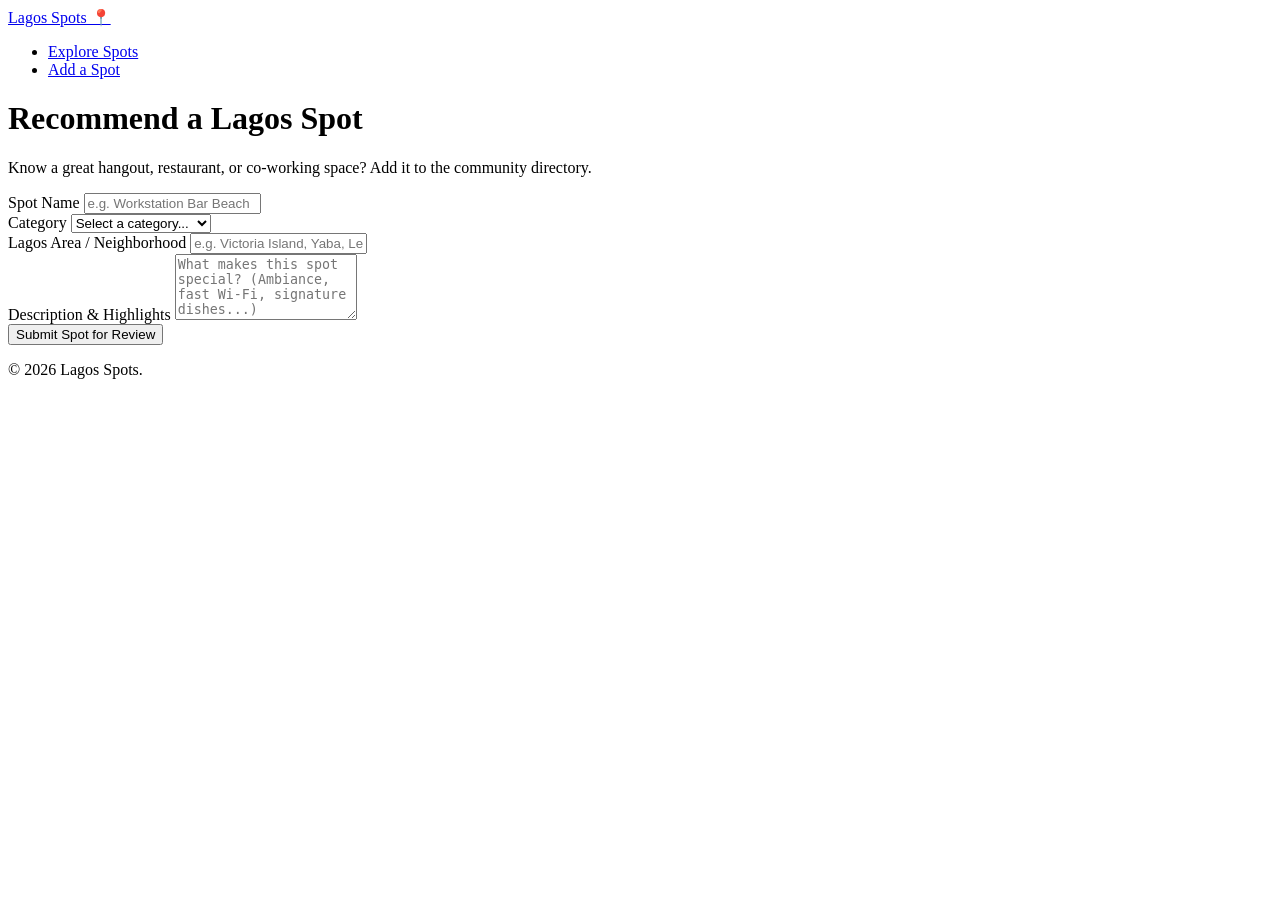
==== submit.html @ d0b40648 "feat: enhance index page with additional content and add submit form for new spots" ====
<!DOCTYPE html>
<html lang='en'>

<head>
    <meta charset='UTF-8'>
    <meta name='viewport' content='width=device-width, initial-scale=1.0'>
    <title>Add a New Spot — Lagos Spots</title>
</head>

<body>
    <header>
        <a href='index.html'>Lagos Spots 📍</a>
        <nav>
            <ul>
                <li><a href='index.html'>Explore Spots</a></li>
                <li><a href='submit.html' aria-current='page'>Add a Spot</a></li>
            </ul>
        </nav>
    </header>

    <main>
        <h1>Recommend a Lagos Spot</h1>
        <p>Know a great hangout, restaurant, or co-working space? Add it to the community directory.</p>

        <form action='#' method='POST' id='add-spot-form'>
            <div class='form-group'>
                <label for='spot-name'>Spot Name</label>
                <input type='text' id='spot-name' name='spotName' placeholder='e.g. Workstation Bar Beach' required
                    minlength='3'>
            </div>

            <div class='form-group'>
                <label for='spot-category'>Category</label>
                <select id='spot-category' name='category' required>
                    <option value=''>Select a category...</option>
                    <option value='food'>Food & Dining</option>
                    <option value='study'>Co-working & Study</option>
                    <option value='nightlife'>Nightlife & Drinks</option>
                    <option value='events'>Arts & Events</option>
                </select>
            </div>

            <div class='form-group'>
                <label for='spot-area'>Lagos Area / Neighborhood</label>
                <input type='text' id='spot-area' name='area' placeholder='e.g. Victoria Island, Yaba, Lekki Phase 1'
                    required>
            </div>

            <div class='form-group'>
                <label for='spot-description'>Description & Highlights</label>
                <textarea id='spot-description' name='description' rows='4'
                    placeholder='What makes this spot special? (Ambiance, fast Wi-Fi, signature dishes...)' required
                    minlength='15'></textarea>
            </div>

            <button type='submit'>Submit Spot for Review</button>
        </form>
    </main>

    <footer>
        <p>&copy; 2026 Lagos Spots.</p>
    </footer>
</body>

</html>
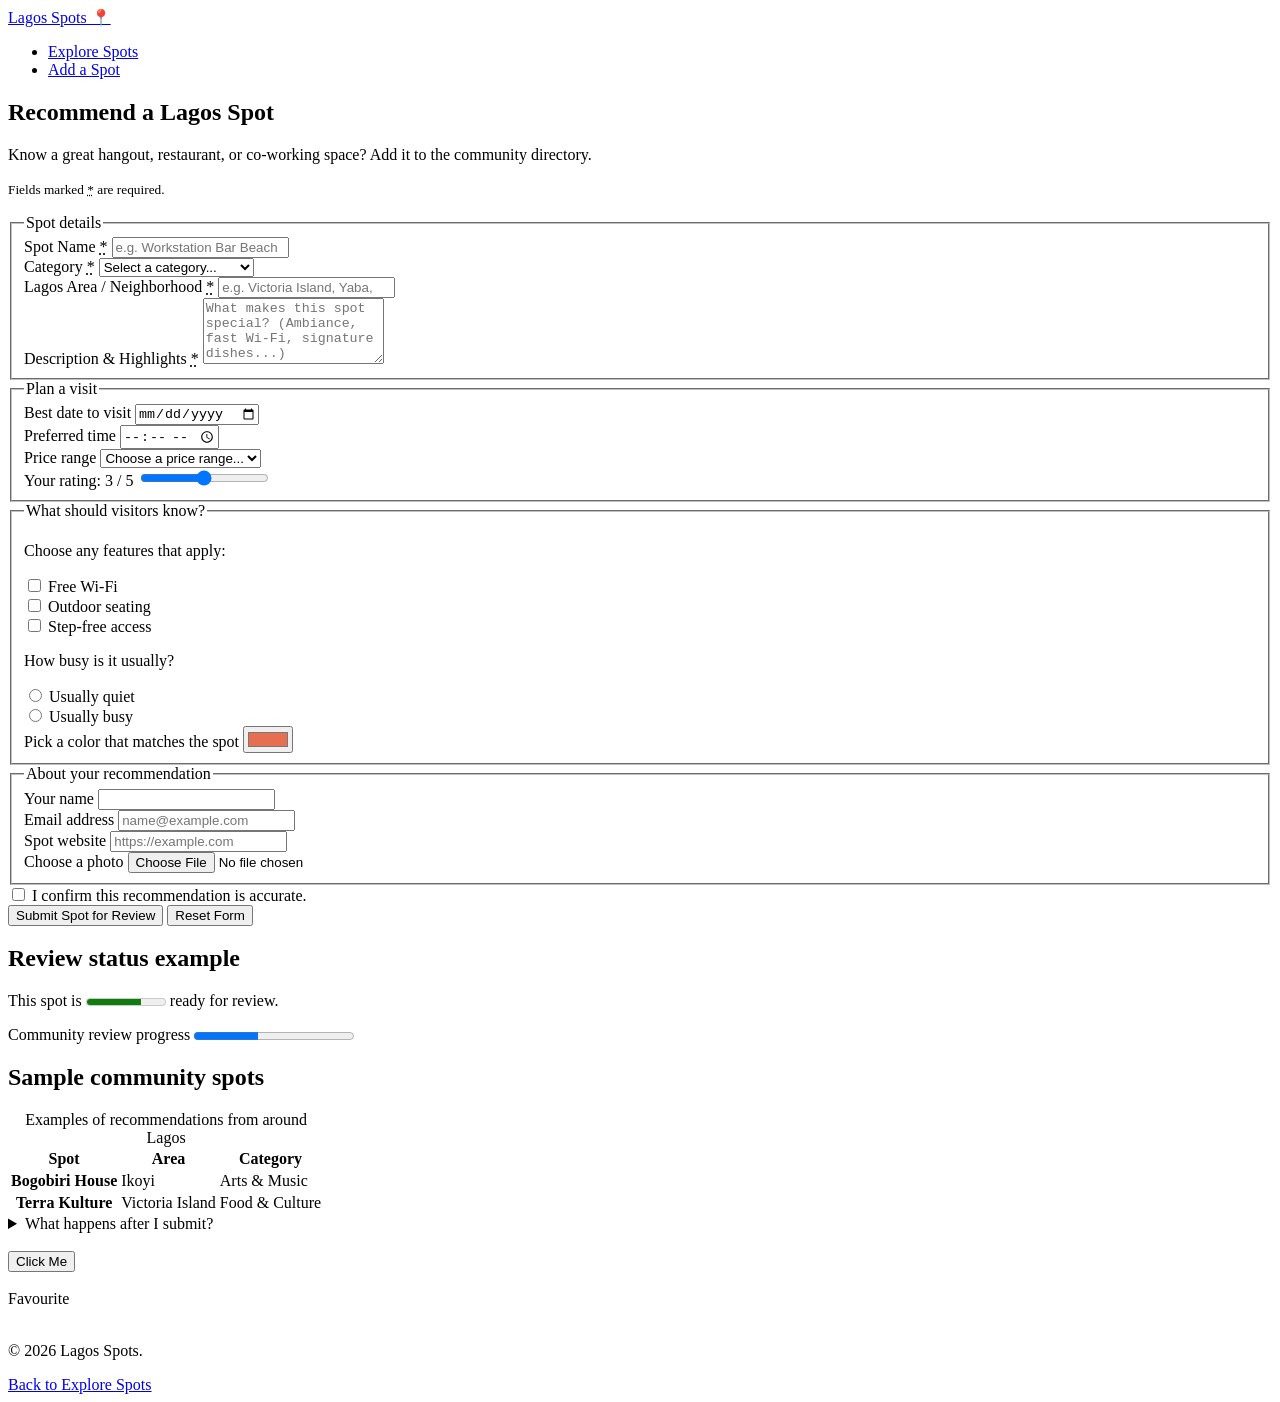
==== commit 18adf4fd: "feat: enhance submit form with improved accessibility and detailed fields" ====
--- a/submit.html
+++ b/submit.html
@@ -5,12 +5,14 @@
     <meta charset='UTF-8'>
     <meta name='viewport' content='width=device-width, initial-scale=1.0'>
     <title>Add a New Spot — Lagos Spots</title>
+    <link rel="stylesheet" href="/lagos-spots/style.css">
+    <script src="/lagos-spots/script.js" defer></script>
 </head>
 
 <body>
     <header>
-        <a href='index.html'>Lagos Spots 📍</a>
-        <nav>
+        <a href='index.html' class='logo'>Lagos Spots 📍</a>
+        <nav aria-label='Main Navigation'>
             <ul>
                 <li><a href='index.html'>Explore Spots</a></li>
                 <li><a href='submit.html' aria-current='page'>Add a Spot</a></li>
@@ -19,46 +21,199 @@
     </header>
 
     <main>
-        <h1>Recommend a Lagos Spot</h1>
-        <p>Know a great hangout, restaurant, or co-working space? Add it to the community directory.</p>
+        <section aria-labelledby='page-title'>
+            <h1 class="spot_title" id='page-title'>Recommend a Lagos Spot</h1>
+            <p>Know a great hangout, restaurant, or co-working space? Add it to the community directory.</p>
+            <p><small>Fields marked <abbr title='required'>*</abbr> are required.</small></p>
+        </section>
 
         <form action='#' method='POST' id='add-spot-form'>
+            <fieldset>
+                <legend>Spot details</legend>
+                <div class='form-group'>
+                    <label for='spot-name'>Spot Name <abbr title='required'>*</abbr></label>
+                    <input type='text' id='spot-name' name='spotName' placeholder='e.g. Workstation Bar Beach'
+                        autocomplete='organization' required minlength='3' maxlength='80'>
+                </div>
+
+                <div class='form-group'>
+                    <label for='spot-category'>Category <abbr title='required'>*</abbr></label>
+                    <select id='spot-category' name='category' required>
+                        <option value=''>Select a category...</option>
+                        <optgroup label='Places to eat and drink'>
+                            <option value='food'>Food &amp; Dining</option>
+                            <option value='nightlife'>Nightlife &amp; Drinks</option>
+                        </optgroup>
+                        <optgroup label='Places to explore'>
+                            <option value='study'>Co-working &amp; Study</option>
+                            <option value='events'>Arts &amp; Events</option>
+                        </optgroup>
+                    </select>
+                </div>
+
+                <div class='form-group'>
+                    <label for='spot-area'>Lagos Area / Neighborhood <abbr title='required'>*</abbr></label>
+                    <input type='text' id='spot-area' name='area' list='lagos-areas'
+                        placeholder='e.g. Victoria Island, Yaba, Lekki Phase 1' required>
+                    <datalist id='lagos-areas'>
+                        <option value='Ikeja'></option>
+                        <option value='Ikoyi'></option>
+                        <option value='Lekki'></option>
+                        <option value='Surulere'></option>
+                        <option value='Yaba'></option>
+                    </datalist>
+                </div>
+
+                <div class='form-group'>
+                    <label for='spot-description'>Description &amp; Highlights <abbr title='required'>*</abbr></label>
+                    <textarea id='spot-description' name='description' rows='4' maxlength='500'
+                        placeholder='What makes this spot special? (Ambiance, fast Wi-Fi, signature dishes...)'
+                        required minlength='15'></textarea>
+                </div>
+            </fieldset>
+
+            <fieldset>
+                <legend>Plan a visit</legend>
+                <div class='form-group'>
+                    <label for='visit-date'>Best date to visit</label>
+                    <input type='date' id='visit-date' name='visitDate'>
+                </div>
+                <div class='form-group'>
+                    <label for='opening-time'>Preferred time</label>
+                    <input type='time' id='opening-time' name='openingTime'>
+                </div>
+                <div class='form-group'>
+                    <label for='price-range'>Price range</label>
+                    <select id='price-range' name='priceRange'>
+                        <option value=''>Choose a price range...</option>
+                        <option value='budget'>Budget-friendly</option>
+                        <option value='moderate'>Moderate</option>
+                        <option value='premium'>Premium</option>
+                    </select>
+                </div>
+                <div class='form-group'>
+                    <label for='rating'>Your rating: <output id='rating-value' for='rating'>3</output> / 5</label>
+                    <input type='range' id='rating' name='rating' min='1' max='5' value='3'>
+                </div>
+            </fieldset>
+
+            <fieldset>
+                <legend>What should visitors know?</legend>
+                <p>Choose any features that apply:</p>
+                <div id="code" class='form-group'>
+                    <input type='checkbox' id='has-wifi' name='features' value='wifi'>
+                    <label for='has-wifi'>Free Wi-Fi</label>
+                </div>
+                <div class='form-group'>
+                    <input type='checkbox' id='has-outdoor-seating' name='features' value='outdoor-seating'>
+                    <label for='has-outdoor-seating'>Outdoor seating</label>
+                </div>
+                <div class='form-group'>
+                    <input type='checkbox' id='is-accessible' name='features' value='accessible'>
+                    <label for='is-accessible'>Step-free access</label>
+                </div>
+
+                <p>How busy is it usually?</p>
+                <div class='form-group'>
+                    <input type='radio' id='crowd-quiet' name='crowdLevel' value='quiet'>
+                    <label for='crowd-quiet'>Usually quiet</label>
+                </div>
+                <div class='form-group'>
+                    <input type='radio' id='crowd-busy' name='crowdLevel' value='busy'>
+                    <label for='crowd-busy'>Usually busy</label>
+                </div>
+
+                <div class='form-group'>
+                    <label for='spot-color'>Pick a color that matches the spot</label>
+                    <input type='color' id='spot-color' name='spotColor' value='#e76f51'>
+                </div>
+            </fieldset>
+
+            <fieldset>
+                <legend>About your recommendation</legend>
+                <div class='form-group'>
+                    <label for='your-name'>Your name</label>
+                    <input type='text' id='your-name' name='yourName' autocomplete='name'>
+                </div>
+                <div class='form-group'>
+                    <label for='your-email'>Email address</label>
+                    <input type='email' id='your-email' name='email' autocomplete='email'
+                        placeholder='name@example.com'>
+                </div>
+                <div class='form-group'>
+                    <label for='spot-website'>Spot website</label>
+                    <input type='url' id='spot-website' name='website' placeholder='https://example.com'>
+                </div>
+                <div class='form-group'>
+                    <label for='spot-photo'>Choose a photo</label>
+                    <input type='file' id='spot-photo' name='photo' accept='image/*'>
+                </div>
+            </fieldset>
+
             <div class='form-group'>
-                <label for='spot-name'>Spot Name</label>
-                <input type='text' id='spot-name' name='spotName' placeholder='e.g. Workstation Bar Beach' required
-                    minlength='3'>
+                <input type='checkbox' id='confirm-accuracy' name='confirmAccuracy' value='yes' required>
+                <label for='confirm-accuracy'>I confirm this recommendation is accurate.</label>
             </div>
-
-            <div class='form-group'>
-                <label for='spot-category'>Category</label>
-                <select id='spot-category' name='category' required>
-                    <option value=''>Select a category...</option>
-                    <option value='food'>Food & Dining</option>
-                    <option value='study'>Co-working & Study</option>
-                    <option value='nightlife'>Nightlife & Drinks</option>
-                    <option value='events'>Arts & Events</option>
-                </select>
-            </div>
-
-            <div class='form-group'>
-                <label for='spot-area'>Lagos Area / Neighborhood</label>
-                <input type='text' id='spot-area' name='area' placeholder='e.g. Victoria Island, Yaba, Lekki Phase 1'
-                    required>
-            </div>
-
-            <div class='form-group'>
-                <label for='spot-description'>Description & Highlights</label>
-                <textarea id='spot-description' name='description' rows='4'
-                    placeholder='What makes this spot special? (Ambiance, fast Wi-Fi, signature dishes...)' required
-                    minlength='15'></textarea>
-            </div>
-
             <button type='submit'>Submit Spot for Review</button>
+            <button type='reset'>Reset Form</button>
         </form>
+
+        <aside aria-labelledby='review-status-title'>
+            <h2 id='review-status-title'>Review status example</h2>
+            <p>This spot is <meter min='0' max='100' value='70'>70%</meter> ready for review.</p>
+            <label for='review-progress'>Community review progress</label>
+            <progress id='review-progress' class="review-progress" max='5' value='2'>2 of 5</progress>
+        </aside>
+
+        <section aria-labelledby='sample-spots-title'>
+            <h2 id='sample-spots-title'>Sample community spots</h2>
+            <table>
+                <caption>Examples of recommendations from around Lagos</caption>
+                <thead>
+                    <tr>
+                        <th scope='col'>Spot</th>
+                        <th scope='col'>Area</th>
+                        <th scope='col'>Category</th>
+                    </tr>
+                </thead>
+                <tbody>
+                    <tr>
+                        <th scope='row'>Bogobiri House</th>
+                        <td>Ikoyi</td>
+                        <td>Arts &amp; Music</td>
+                    </tr>
+                    <tr>
+                        <th scope='row'>Terra Kulture</th>
+                        <td>Victoria Island</td>
+                        <td>Food &amp; Culture</td>
+                    </tr>
+                </tbody>
+            </table>
+        </section>
+
+        <details>
+            <summary>What happens after I submit?</summary>
+            <p>The community team reviews recommendations before they appear in the directory.</p>
+        </details>
+
+        <template id='spot-card-template'>
+            <article class='spot-card'>
+                <h2 class='spot-card__title'></h2>
+                <p class='spot-card__description'></p>
+            </article>
+        </template>
+        <br>
+        <button id="btn_end">Click Me</button>
+        <br>
+        <br>
+        <span id="fave">Favourite</span>
+        <br>
+        <br>
     </main>
 
     <footer>
-        <p>&copy; 2026 Lagos Spots.</p>
+        <p>&copy; <time datetime='2026'>2026</time> Lagos Spots.</p>
+        <a href='index.html'>Back to Explore Spots</a>
     </footer>
 </body>
 
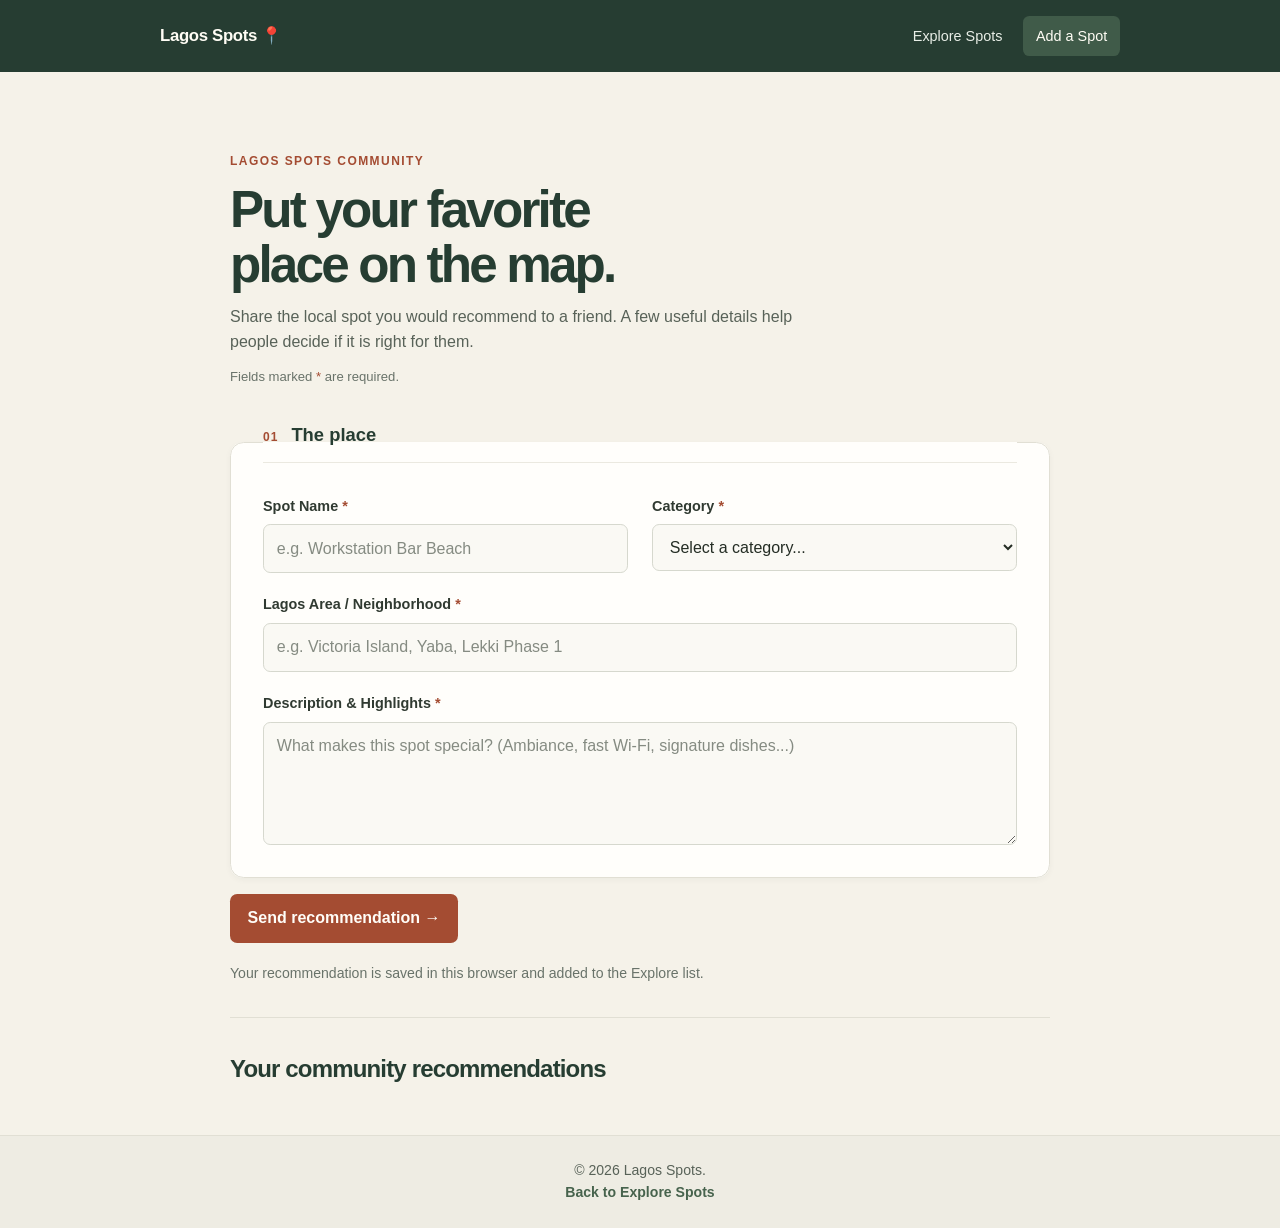
==== commit 3b550cb5: "Refactor spot submission form and enhance UI for better user experience - Updated the form structure" ====
--- a/submit.html
+++ b/submit.html
@@ -5,8 +5,8 @@
     <meta charset='UTF-8'>
     <meta name='viewport' content='width=device-width, initial-scale=1.0'>
     <title>Add a New Spot — Lagos Spots</title>
-    <link rel="stylesheet" href="/lagos-spots/style.css">
-    <script src="/lagos-spots/script.js" defer></script>
+    <link rel="stylesheet" href="./style.css">
+    <script src="./script.js" defer></script>
 </head>
 
 <body>
@@ -22,14 +22,15 @@
 
     <main>
         <section aria-labelledby='page-title'>
-            <h1 class="spot_title" id='page-title'>Recommend a Lagos Spot</h1>
-            <p>Know a great hangout, restaurant, or co-working space? Add it to the community directory.</p>
+            <p class="form-eyebrow">LAGOS SPOTS COMMUNITY</p>
+            <h1 class="spot_title" id='page-title'>Put your favorite place on the map.</h1>
+            <p>Share the local spot you would recommend to a friend. A few useful details help people decide if it is right for them.</p>
             <p><small>Fields marked <abbr title='required'>*</abbr> are required.</small></p>
         </section>
 
-        <form action='#' method='POST' id='add-spot-form'>
+        <form id='add-spot-form'>
             <fieldset>
-                <legend>Spot details</legend>
+                <legend><span>01</span> The place</legend>
                 <div class='form-group'>
                     <label for='spot-name'>Spot Name <abbr title='required'>*</abbr></label>
                     <input type='text' id='spot-name' name='spotName' placeholder='e.g. Workstation Bar Beach'
@@ -50,7 +51,6 @@
                         </optgroup>
                     </select>
                 </div>
-
                 <div class='form-group'>
                     <label for='spot-area'>Lagos Area / Neighborhood <abbr title='required'>*</abbr></label>
                     <input type='text' id='spot-area' name='area' list='lagos-areas'
@@ -63,152 +63,22 @@
                         <option value='Yaba'></option>
                     </datalist>
                 </div>
-
                 <div class='form-group'>
                     <label for='spot-description'>Description &amp; Highlights <abbr title='required'>*</abbr></label>
                     <textarea id='spot-description' name='description' rows='4' maxlength='500'
-                        placeholder='What makes this spot special? (Ambiance, fast Wi-Fi, signature dishes...)'
-                        required minlength='15'></textarea>
+                        placeholder='What makes this spot special? (Ambiance, fast Wi-Fi, signature dishes...)' required
+                        minlength='15'></textarea>
                 </div>
             </fieldset>
-
-            <fieldset>
-                <legend>Plan a visit</legend>
-                <div class='form-group'>
-                    <label for='visit-date'>Best date to visit</label>
-                    <input type='date' id='visit-date' name='visitDate'>
-                </div>
-                <div class='form-group'>
-                    <label for='opening-time'>Preferred time</label>
-                    <input type='time' id='opening-time' name='openingTime'>
-                </div>
-                <div class='form-group'>
-                    <label for='price-range'>Price range</label>
-                    <select id='price-range' name='priceRange'>
-                        <option value=''>Choose a price range...</option>
-                        <option value='budget'>Budget-friendly</option>
-                        <option value='moderate'>Moderate</option>
-                        <option value='premium'>Premium</option>
-                    </select>
-                </div>
-                <div class='form-group'>
-                    <label for='rating'>Your rating: <output id='rating-value' for='rating'>3</output> / 5</label>
-                    <input type='range' id='rating' name='rating' min='1' max='5' value='3'>
-                </div>
-            </fieldset>
-
-            <fieldset>
-                <legend>What should visitors know?</legend>
-                <p>Choose any features that apply:</p>
-                <div id="code" class='form-group'>
-                    <input type='checkbox' id='has-wifi' name='features' value='wifi'>
-                    <label for='has-wifi'>Free Wi-Fi</label>
-                </div>
-                <div class='form-group'>
-                    <input type='checkbox' id='has-outdoor-seating' name='features' value='outdoor-seating'>
-                    <label for='has-outdoor-seating'>Outdoor seating</label>
-                </div>
-                <div class='form-group'>
-                    <input type='checkbox' id='is-accessible' name='features' value='accessible'>
-                    <label for='is-accessible'>Step-free access</label>
-                </div>
-
-                <p>How busy is it usually?</p>
-                <div class='form-group'>
-                    <input type='radio' id='crowd-quiet' name='crowdLevel' value='quiet'>
-                    <label for='crowd-quiet'>Usually quiet</label>
-                </div>
-                <div class='form-group'>
-                    <input type='radio' id='crowd-busy' name='crowdLevel' value='busy'>
-                    <label for='crowd-busy'>Usually busy</label>
-                </div>
-
-                <div class='form-group'>
-                    <label for='spot-color'>Pick a color that matches the spot</label>
-                    <input type='color' id='spot-color' name='spotColor' value='#e76f51'>
-                </div>
-            </fieldset>
-
-            <fieldset>
-                <legend>About your recommendation</legend>
-                <div class='form-group'>
-                    <label for='your-name'>Your name</label>
-                    <input type='text' id='your-name' name='yourName' autocomplete='name'>
-                </div>
-                <div class='form-group'>
-                    <label for='your-email'>Email address</label>
-                    <input type='email' id='your-email' name='email' autocomplete='email'
-                        placeholder='name@example.com'>
-                </div>
-                <div class='form-group'>
-                    <label for='spot-website'>Spot website</label>
-                    <input type='url' id='spot-website' name='website' placeholder='https://example.com'>
-                </div>
-                <div class='form-group'>
-                    <label for='spot-photo'>Choose a photo</label>
-                    <input type='file' id='spot-photo' name='photo' accept='image/*'>
-                </div>
-            </fieldset>
-
-            <div class='form-group'>
-                <input type='checkbox' id='confirm-accuracy' name='confirmAccuracy' value='yes' required>
-                <label for='confirm-accuracy'>I confirm this recommendation is accurate.</label>
-            </div>
-            <button type='submit'>Submit Spot for Review</button>
-            <button type='reset'>Reset Form</button>
+            <button type='submit'>Send recommendation <span aria-hidden='true'>→</span></button>
         </form>
 
-        <aside aria-labelledby='review-status-title'>
-            <h2 id='review-status-title'>Review status example</h2>
-            <p>This spot is <meter min='0' max='100' value='70'>70%</meter> ready for review.</p>
-            <label for='review-progress'>Community review progress</label>
-            <progress id='review-progress' class="review-progress" max='5' value='2'>2 of 5</progress>
-        </aside>
-
-        <section aria-labelledby='sample-spots-title'>
-            <h2 id='sample-spots-title'>Sample community spots</h2>
-            <table>
-                <caption>Examples of recommendations from around Lagos</caption>
-                <thead>
-                    <tr>
-                        <th scope='col'>Spot</th>
-                        <th scope='col'>Area</th>
-                        <th scope='col'>Category</th>
-                    </tr>
-                </thead>
-                <tbody>
-                    <tr>
-                        <th scope='row'>Bogobiri House</th>
-                        <td>Ikoyi</td>
-                        <td>Arts &amp; Music</td>
-                    </tr>
-                    <tr>
-                        <th scope='row'>Terra Kulture</th>
-                        <td>Victoria Island</td>
-                        <td>Food &amp; Culture</td>
-                    </tr>
-                </tbody>
-            </table>
+        <p class='form-note'>Your recommendation is saved in this browser and added to the Explore list.</p>
+        <section class='submitted-spots' aria-labelledby='submitted-spots-title'>
+            <h2 id='submitted-spots-title'>Your community recommendations</h2>
+            <p class='spots-status' id='spots-status' role='status' aria-live='polite'></p>
+            <div class='spots-grid' id='spots-list'></div>
         </section>
-
-        <details>
-            <summary>What happens after I submit?</summary>
-            <p>The community team reviews recommendations before they appear in the directory.</p>
-        </details>
-
-        <template id='spot-card-template'>
-            <article class='spot-card'>
-                <h2 class='spot-card__title'></h2>
-                <p class='spot-card__description'></p>
-            </article>
-        </template>
-        <br>
-        <button id="btn_end">Click Me</button>
-        <br>
-        <br>
-        <span id="fave">Favourite</span>
-        <br>
-        <br>
     </main>
 
     <footer>
--- a/style.css
+++ b/style.css
@@ -0,0 +1,1052 @@
+/* Universal Reset */
+* {
+  margin: 0;
+  padding: 0;
+  box-sizing: border-box;
+}
+
+a {
+  text-decoration: none;
+}
+
+/* ==========================================================================
+   Page Layout & Wrapper Constraints
+   ========================================================================== */
+.page-container {
+  width: 100%;
+  max-width: 1200px;
+  /* Prevents line lengths from stretching on ultrawide monitors */
+  margin: 0 auto;
+  /* Centers container horizontally */
+  padding: 0 1.25rem;
+}
+
+/* ==========================================================================
+   Responsive Header (Mobile-First)
+   ========================================================================== */
+.header {
+  display: flex;
+  flex-direction: column;
+  /* Stack logo and nav vertically on mobile */
+  gap: 1rem;
+  padding: 1rem 0;
+  border-bottom: 1px solid #e2e8f0;
+  background-color: tomato;
+}
+
+.nav__list {
+  display: flex;
+  gap: 1rem;
+  list-style: none;
+}
+
+/* Tablet & Desktop Header Enhancement */
+@media (min-width: 768px) {
+  .header {
+    flex-direction: row;
+    /* Switch to single row */
+    justify-content: space-between;
+    align-items: center;
+    background-color: darkolivegreen;
+  }
+}
+
+/* ==========================================================================
+   Spots Directory Grid
+   ========================================================================== */
+.spots-grid {
+  display: grid;
+  grid-template-columns: repeat(auto-fit, minmax(280px, 1fr));
+  gap: 1.5rem;
+  margin-top: 2rem;
+}
+
+
+
+/* Theme Styles */
+
+.light-theme {
+  --bg-color: #ffffff;
+  --text-color: #1a202c;
+  --link-color: #3182ce;
+  --header-bg: #f7fafc;
+}
+
+.dark-theme {
+  --bg-color: #1a202c;
+  --text-color: #edf2f7;
+  --link-color: #63b3ed;
+  --header-bg: #2d3748;
+}
+
+.bg-white {
+  background-color: rgb(255 255 255);
+}
+
+.dark .dark\:bg-slate-900 {
+  background-color: rgb(15 23 42);
+}
+
+.active {
+  background-color: dodgerblue;
+  padding: 5px;
+  border: 0;
+}
+
+.innert {
+  background-color: tomato;
+  padding: 5px;
+  border: 0;
+}
+
+#fave {
+  background-color:bisque;
+  padding: 5px;
+  border: 0;
+}
+
+/* Spot recommendation form */
+body:has(#add-spot-form) {
+  min-height: 100vh;
+  background: #f5f2e9;
+  color: #242d24;
+  font-family: "Avenir Next", Avenir, "Segoe UI", sans-serif;
+  line-height: 1.55;
+}
+
+body:has(#add-spot-form) > header {
+  display: flex;
+  align-items: center;
+  justify-content: space-between;
+  gap: 1rem;
+  padding: 1rem max(1.25rem, calc((100% - 960px) / 2));
+  background: #263d32;
+  color: #fffdf5;
+}
+
+body:has(#add-spot-form) > header .logo {
+  color: inherit;
+  font-size: 1.05rem;
+  font-weight: 700;
+  letter-spacing: -0.02em;
+}
+
+body:has(#add-spot-form) > header nav ul {
+  display: flex;
+  flex-wrap: wrap;
+  gap: 0.5rem;
+  list-style: none;
+}
+
+body:has(#add-spot-form) > header nav a {
+  display: block;
+  padding: 0.55rem 0.8rem;
+  border-radius: 0.4rem;
+  color: #e8eee7;
+  font-size: 0.9rem;
+}
+
+body:has(#add-spot-form) > header nav a[aria-current="page"] {
+  background: #405b49;
+  color: #fffdf5;
+}
+
+body:has(#add-spot-form) > main {
+  width: min(100% - 2rem, 820px);
+  margin: 0 auto;
+  padding: clamp(2.5rem, 7vw, 5rem) 0 3rem;
+}
+
+body:has(#add-spot-form) main > section:first-child {
+  max-width: 650px;
+  margin-bottom: 2rem;
+}
+
+.form-eyebrow {
+  margin-bottom: 0.7rem;
+  color: #a44c32;
+  font-size: 0.75rem;
+  font-weight: 700;
+  letter-spacing: 0.12em;
+}
+
+body:has(#add-spot-form) .spot_title {
+  max-width: 620px;
+  margin-bottom: 0.8rem;
+  color: #263d32;
+  font-size: clamp(2rem, 5vw, 3.2rem);
+  font-weight: 700;
+  letter-spacing: -0.055em;
+  line-height: 1.08;
+  text-wrap: balance;
+}
+
+body:has(#add-spot-form) main > section:first-child > p:not(.form-eyebrow) {
+  max-width: 580px;
+  color: #586258;
+}
+
+body:has(#add-spot-form) main > section:first-child small {
+  display: inline-block;
+  margin-top: 0.8rem;
+  color: #69736a;
+  font-size: 0.82rem;
+}
+
+body:has(#add-spot-form) abbr[title="required"] {
+  color: #a44c32;
+  text-decoration: none;
+}
+
+#add-spot-form {
+  display: grid;
+  gap: 1rem;
+}
+
+#add-spot-form > fieldset {
+  display: grid;
+  grid-template-columns: repeat(2, minmax(0, 1fr));
+  gap: 1.25rem 1.5rem;
+  min-width: 0;
+  padding: clamp(1.25rem, 4vw, 2rem);
+  border: 1px solid #e1dfd4;
+  border-radius: 0.85rem;
+  background: #fffefb;
+  box-shadow: 0 2px 6px rgba(38, 61, 50, 0.04);
+}
+
+#add-spot-form > fieldset > legend {
+  grid-column: 1 / -1;
+  width: 100%;
+  padding-bottom: 0.75rem;
+  border-bottom: 1px solid #ebe9e0;
+  color: #263d32;
+  font-size: 1.15rem;
+  font-weight: 700;
+}
+
+#add-spot-form > fieldset > legend span {
+  margin-right: 0.5rem;
+  color: #a44c32;
+  font-size: 0.75rem;
+  letter-spacing: 0.08em;
+}
+
+#add-spot-form .form-group {
+  display: grid;
+  align-content: start;
+  gap: 0.45rem;
+  min-width: 0;
+}
+
+#add-spot-form label,
+#add-spot-form fieldset fieldset legend {
+  color: #303a31;
+  font-size: 0.9rem;
+  font-weight: 600;
+}
+
+#add-spot-form input:not([type="checkbox"]):not([type="radio"]),
+#add-spot-form select,
+#add-spot-form textarea {
+  width: 100%;
+  min-height: 2.9rem;
+  padding: 0.7rem 0.8rem;
+  border: 1px solid #d6d8ce;
+  border-radius: 0.45rem;
+  background: #faf9f4;
+  color: #242d24;
+  font: inherit;
+}
+
+#add-spot-form textarea {
+  min-height: 7rem;
+  resize: vertical;
+}
+
+#add-spot-form input::placeholder,
+#add-spot-form textarea::placeholder {
+  color: #858b82;
+}
+
+#add-spot-form input:focus-visible,
+#add-spot-form select:focus-visible,
+#add-spot-form textarea:focus-visible,
+#add-spot-form button:focus-visible,
+body:has(#add-spot-form) a:focus-visible {
+  outline: 3px solid #c46a45;
+  outline-offset: 3px;
+}
+
+#add-spot-form > fieldset:first-of-type > .form-group:has(#spot-area),
+#add-spot-form > fieldset:first-of-type > .form-group:has(#spot-description) {
+  grid-column: 1 / -1;
+}
+
+#add-spot-form > fieldset:nth-of-type(2) > p,
+#add-spot-form > fieldset:nth-of-type(2) > fieldset {
+  grid-column: 1 / -1;
+}
+
+#add-spot-form > fieldset fieldset {
+  display: flex;
+  flex-wrap: wrap;
+  align-items: center;
+  gap: 0.65rem 1.25rem;
+  min-width: 0;
+  padding: 1rem;
+  border: 1px solid #e7e5db;
+  border-radius: 0.55rem;
+}
+
+#add-spot-form > fieldset fieldset legend {
+  padding: 0 0.35rem;
+}
+
+#add-spot-form > fieldset fieldset p {
+  flex-basis: 100%;
+  margin-top: -0.35rem;
+  color: #69736a;
+  font-size: 0.85rem;
+}
+
+#add-spot-form > fieldset fieldset .form-group,
+#add-spot-form > .form-group {
+  display: flex;
+  align-items: center;
+  gap: 0.55rem;
+}
+
+#add-spot-form input[type="checkbox"],
+#add-spot-form input[type="radio"] {
+  width: 1.1rem;
+  height: 1.1rem;
+  margin: 0;
+  accent-color: #47634d;
+}
+
+#add-spot-form > .form-group {
+  padding: 0.35rem 0.1rem;
+}
+
+#add-spot-form > button[type="submit"] {
+  justify-self: start;
+  min-height: 3rem;
+  padding: 0.75rem 1.1rem;
+  border: 0;
+  border-radius: 0.45rem;
+  background: #a44c32;
+  color: #fffdf8;
+  cursor: pointer;
+  font: inherit;
+  font-weight: 700;
+  transition: background-color 150ms ease, transform 150ms ease;
+}
+
+#add-spot-form > button[type="submit"]:hover {
+  background: #873d29;
+}
+
+#add-spot-form > button[type="submit"]:active {
+  transform: scale(0.98);
+}
+
+.form-note {
+  margin-top: 1.25rem;
+  color: #69736a;
+  font-size: 0.88rem;
+}
+
+body:has(#add-spot-form) > footer {
+  padding: 1.5rem 1rem;
+  border-top: 1px solid #e1dfd4;
+  background: #eeece3;
+  color: #586258;
+  font-size: 0.88rem;
+  text-align: center;
+}
+
+body:has(#add-spot-form) > footer a {
+  color: #47634d;
+  font-weight: 600;
+}
+
+@media (max-width: 600px) {
+  body:has(#add-spot-form) > header {
+    align-items: flex-start;
+    flex-direction: column;
+  }
+
+  #add-spot-form > fieldset {
+    grid-template-columns: minmax(0, 1fr);
+  }
+
+  #add-spot-form > fieldset > legend,
+  #add-spot-form > fieldset:first-of-type > .form-group:has(#spot-area),
+  #add-spot-form > fieldset:first-of-type > .form-group:has(#spot-description),
+  #add-spot-form > fieldset:nth-of-type(2) > p,
+  #add-spot-form > fieldset:nth-of-type(2) > fieldset {
+    grid-column: 1;
+  }
+}
+
+@media (prefers-reduced-motion: reduce) {
+  #add-spot-form > button[type="submit"] {
+    transition: none;
+  }
+}
+
+/* Explore page */
+body:has(.explore-page) {
+  min-height: 100vh;
+  background: #f5f2e9;
+  color: #242d24;
+  font-family: "Avenir Next", Avenir, "Segoe UI", sans-serif;
+  line-height: 1.55;
+}
+
+body:has(.explore-page) .skip-link {
+  position: absolute;
+  z-index: 2;
+  top: 0.75rem;
+  left: 0.75rem;
+  transform: translateY(-160%);
+  padding: 0.65rem 0.9rem;
+  border-radius: 0.35rem;
+  background: #fffefb;
+  color: #263d32;
+  font-weight: 700;
+}
+
+body:has(.explore-page) .skip-link:focus {
+  transform: translateY(0);
+}
+
+body:has(.explore-page) > .header {
+  position: relative;
+  z-index: 1;
+  display: flex;
+  width: 100%;
+  flex-direction: row;
+  align-items: center;
+  justify-content: space-between;
+  gap: 1rem;
+  padding: 0.85rem max(1.25rem, calc((100% - 1200px) / 2));
+  border: 0;
+  background: #263d32;
+}
+
+body:has(.explore-page) .logo {
+  display: inline-flex;
+  align-items: center;
+  gap: 0.55rem;
+  color: #fffdf5;
+  font-size: 1rem;
+  font-weight: 700;
+  letter-spacing: -0.02em;
+}
+
+body:has(.explore-page) .logo img {
+  display: block;
+  object-fit: contain;
+}
+
+body:has(.explore-page) > .header .logo img {
+  filter: brightness(0) invert(1);
+}
+
+body:has(.explore-page) .nav__list {
+  align-items: center;
+  gap: 0.35rem;
+}
+
+body:has(.explore-page) .nav__list a {
+  display: inline-flex;
+  min-height: 2.65rem;
+  align-items: center;
+  gap: 0.35rem;
+  padding: 0.55rem 0.85rem;
+  border-radius: 0.4rem;
+  color: #e6ece4;
+  font-size: 0.9rem;
+  font-weight: 600;
+}
+
+body:has(.explore-page) .nav__list a[aria-current="page"] {
+  background: #405b49;
+  color: #fffdf5;
+}
+
+body:has(.explore-page) .nav__list a[href="submit.html"] {
+  background: #f0c77a;
+  color: #263d32;
+}
+
+body:has(.explore-page) a:focus-visible {
+  outline: 3px solid #c46a45;
+  outline-offset: 3px;
+}
+
+.explore-page {
+  width: 100%;
+}
+
+.explore-hero {
+  position: relative;
+  display: grid;
+  min-height: 530px;
+  grid-template-columns: minmax(0, 1fr) minmax(280px, 0.9fr);
+  align-items: center;
+  gap: clamp(2rem, 6vw, 5rem);
+  overflow: hidden;
+  padding: clamp(3.5rem, 8vw, 6rem) max(1.5rem, calc((100% - 1120px) / 2)) 5rem;
+  background: #263d32;
+  color: #fffdf5;
+}
+
+.explore-hero::before {
+  position: absolute;
+  top: -18rem;
+  right: 12%;
+  width: 42rem;
+  height: 42rem;
+  border: 1px solid rgba(245, 242, 233, 0.08);
+  border-radius: 50%;
+  content: "";
+  pointer-events: none;
+}
+
+.explore-hero__content {
+  position: relative;
+  z-index: 1;
+  max-width: 610px;
+}
+
+.explore-eyebrow,
+.section-eyebrow {
+  margin-bottom: 0.9rem;
+  color: #d7b76f;
+  font-size: 0.75rem;
+  font-weight: 700;
+  letter-spacing: 0.13em;
+  text-transform: uppercase;
+}
+
+.explore-eyebrow span {
+  margin-right: 0.35rem;
+  color: #e88c62;
+  font-size: 1rem;
+}
+
+.explore-hero h1 {
+  margin-bottom: 1.1rem;
+  font-size: clamp(2.8rem, 6.8vw, 5.3rem);
+  font-weight: 700;
+  letter-spacing: -0.065em;
+  line-height: 0.99;
+  text-wrap: balance;
+}
+
+.explore-hero h1 span {
+  color: #e8c77d;
+}
+
+.explore-hero__intro {
+  max-width: 470px;
+  color: #d9e0d7;
+  font-size: clamp(1rem, 1.6vw, 1.12rem);
+  line-height: 1.7;
+  text-wrap: pretty;
+}
+
+.explore-hero__actions {
+  display: flex;
+  flex-wrap: wrap;
+  align-items: center;
+  gap: 1.25rem;
+  margin-top: 1.8rem;
+}
+
+.explore-button {
+  display: inline-flex;
+  min-height: 3rem;
+  align-items: center;
+  justify-content: center;
+  gap: 0.7rem;
+  padding: 0.75rem 1rem;
+  border-radius: 0.4rem;
+  font-size: 0.9rem;
+  font-weight: 700;
+  transition: background-color 150ms ease, transform 150ms ease;
+}
+
+.explore-button:active {
+  transform: scale(0.98);
+}
+
+.explore-button--light {
+  background: #fffdf5;
+  color: #263d32;
+}
+
+.explore-button--light:hover {
+  background: #f0c77a;
+}
+
+.explore-hero__link {
+  min-height: 2.75rem;
+  align-content: center;
+  color: #fffdf5;
+  font-size: 0.9rem;
+  font-weight: 600;
+}
+
+.lagos-mark {
+  position: relative;
+  width: min(100%, 430px);
+  justify-self: end;
+  padding: 1rem;
+  border: 1px solid rgba(244, 241, 230, 0.18);
+  border-radius: 0.85rem;
+  background: rgba(255, 253, 245, 0.06);
+  box-shadow: 0 20px 70px rgba(9, 23, 16, 0.18);
+  transform: rotate(1.5deg);
+}
+
+.lagos-mark__topline,
+.lagos-mark__caption {
+  display: flex;
+  align-items: center;
+  justify-content: space-between;
+  gap: 0.75rem;
+}
+
+.lagos-mark__topline {
+  color: #d8dfd4;
+  font-size: 0.62rem;
+  font-weight: 700;
+  letter-spacing: 0.1em;
+}
+
+.lagos-mark__map {
+  display: block;
+  width: 100%;
+  margin: 0.7rem 0 0.2rem;
+  overflow: visible;
+}
+
+.lagos-mark__map path {
+  stroke: rgba(241, 231, 195, 0.34);
+  stroke-width: 1.4;
+}
+
+.lagos-mark__map circle {
+  fill: #e5ba6b;
+}
+
+.lagos-mark__map .lagos-mark__pin {
+  fill: #e88c62;
+  stroke: #fff5dc;
+  stroke-width: 3;
+}
+
+.lagos-mark__caption {
+  justify-content: flex-start;
+  color: #fffdf5;
+  font-size: 0.85rem;
+  font-weight: 600;
+}
+
+.lagos-mark__pin-dot {
+  width: 0.55rem;
+  height: 0.55rem;
+  border: 2px solid #fff4d8;
+  border-radius: 50%;
+  background: #e88c62;
+}
+
+.lagos-mark__footer {
+  margin-top: 1.1rem;
+  padding-top: 0.7rem;
+  border-top: 1px solid rgba(244, 241, 230, 0.15);
+  color: #d8dfd4;
+  font-size: 0.78rem;
+}
+
+.hero-scroll {
+  position: absolute;
+  bottom: 1.2rem;
+  left: max(1.5rem, calc((100% - 1120px) / 2));
+  display: inline-flex;
+  align-items: center;
+  gap: 0.55rem;
+  color: #d8dfd4;
+  font-size: 0.65rem;
+  font-weight: 700;
+  letter-spacing: 0.14em;
+}
+
+.hero-scroll span {
+  color: #e8c77d;
+  font-size: 1rem;
+}
+
+.spots-section {
+  width: min(100% - 3rem, 1120px);
+  margin: 0 auto;
+  padding: clamp(3.5rem, 8vw, 6rem) 0;
+}
+
+.spots-section__heading {
+  display: flex;
+  align-items: end;
+  justify-content: space-between;
+  gap: 2rem;
+  margin-bottom: 1.7rem;
+}
+
+.spots-section .section-eyebrow {
+  margin-bottom: 0.45rem;
+  color: #a44c32;
+}
+
+.spots-section__heading h2,
+.share-note h2 {
+  color: #263d32;
+  font-size: clamp(1.8rem, 4vw, 2.55rem);
+  font-weight: 700;
+  letter-spacing: -0.05em;
+  line-height: 1.1;
+  text-wrap: balance;
+}
+
+.spots-section__heading > p {
+  max-width: 260px;
+  padding-bottom: 0.2rem;
+  color: #69736a;
+  font-size: 0.9rem;
+}
+
+.spots-grid {
+  display: grid;
+  grid-template-columns: repeat(2, minmax(0, 1fr));
+  align-items: stretch;
+  gap: 1.25rem;
+  margin-top: 0;
+}
+
+.spots-status:not(:empty) {
+  margin: 0.75rem 0;
+  color: #405b49;
+  font-size: 0.9rem;
+  font-weight: 600;
+}
+
+.submitted-spots {
+  margin-top: 2rem;
+  padding-top: 2rem;
+  border-top: 1px solid #e1dfd4;
+}
+
+.submitted-spots h2 {
+  color: #263d32;
+  font-size: 1.5rem;
+  font-weight: 700;
+  letter-spacing: -0.035em;
+}
+
+.submitted-spots .spots-grid:empty {
+  display: none;
+}
+
+.spot-card {
+  min-width: 0;
+  overflow: hidden;
+  border: 1px solid #e1dfd4;
+  border-radius: 0.75rem;
+  background: #fffefb;
+  box-shadow: 0 3px 12px rgba(38, 61, 50, 0.045);
+}
+
+.spot-card__art,
+.spot-card__image-wrap {
+  position: relative;
+  display: flex;
+  min-height: 220px;
+  align-items: end;
+  overflow: hidden;
+}
+
+.spot-card__art {
+  justify-content: space-between;
+  padding: 1.25rem;
+  background:
+    radial-gradient(ellipse at 75% 30%, rgba(232, 199, 125, 0.38) 0 12%, transparent 12.5%),
+    radial-gradient(ellipse at 76% 32%, transparent 0 24%, rgba(239, 218, 164, 0.17) 24.5% 25%, transparent 25.5%),
+    linear-gradient(135deg, #67493b 0%, #31483b 72%);
+  color: #fff9e8;
+}
+
+.spot-card__art::after {
+  position: absolute;
+  top: -65px;
+  right: -25px;
+  width: 210px;
+  height: 210px;
+  border: 1px solid rgba(255, 249, 232, 0.19);
+  border-radius: 50%;
+  content: "";
+}
+
+.spot-card__art-label {
+  position: absolute;
+  top: 1.25rem;
+  left: 1.25rem;
+  color: rgba(255, 249, 232, 0.8);
+  font-size: 0.65rem;
+  font-weight: 700;
+  letter-spacing: 0.12em;
+}
+
+.spot-card__art-title {
+  position: relative;
+  z-index: 1;
+  font-size: clamp(2.2rem, 4vw, 3.2rem);
+  font-weight: 700;
+  letter-spacing: -0.06em;
+  line-height: 0.95;
+}
+
+.spot-card__art-mark {
+  position: relative;
+  z-index: 1;
+  color: rgba(255, 249, 232, 0.52);
+  font-family: Georgia, serif;
+  font-size: 6rem;
+  font-style: italic;
+  line-height: 0.8;
+}
+
+.spot-card__image-wrap {
+  min-height: 220px;
+  background: #d5c7a6;
+}
+
+.spot-card__image-wrap img {
+  position: absolute;
+  width: 100%;
+  height: 100%;
+  object-fit: cover;
+  object-position: center 45%;
+}
+
+.spot-card__image-wrap::after {
+  position: absolute;
+  inset: 45% 0 0;
+  background: linear-gradient(transparent, rgba(28, 35, 29, 0.65));
+  content: "";
+}
+
+.spot-card__image-label {
+  position: relative;
+  z-index: 1;
+  padding: 1rem 1.15rem;
+  color: #fff;
+  font-size: 0.65rem;
+  font-weight: 700;
+  letter-spacing: 0.12em;
+}
+
+.spot-card__body {
+  padding: 1.2rem 1.25rem 1.3rem;
+}
+
+.spot-card__meta {
+  display: flex;
+  flex-wrap: wrap;
+  align-items: center;
+  justify-content: space-between;
+  gap: 0.5rem;
+  margin-bottom: 0.7rem;
+}
+
+.spot-card__category {
+  padding: 0.25rem 0.55rem;
+  border-radius: 99px;
+  background: #edf0e8;
+  color: #405b49;
+  font-size: 0.7rem;
+  font-weight: 700;
+}
+
+.spot-card__area {
+  color: #73796e;
+  font-size: 0.75rem;
+}
+
+.spot-card h3 {
+  margin-bottom: 0.35rem;
+  color: #263d32;
+  font-size: 1.35rem;
+  font-weight: 700;
+  letter-spacing: -0.035em;
+}
+
+.spot-card__body > p {
+  min-height: 3.1em;
+  color: #626c62;
+  font-size: 0.9rem;
+}
+
+.spot-card__link {
+  display: inline-flex;
+  min-height: 2.75rem;
+  align-items: center;
+  gap: 0.45rem;
+  margin-top: 0.8rem;
+  color: #8d432d;
+  font-size: 0.85rem;
+  font-weight: 700;
+}
+
+.share-note {
+  display: flex;
+  align-items: center;
+  justify-content: space-between;
+  gap: 2rem;
+  margin-top: clamp(3rem, 7vw, 5rem);
+  padding: clamp(1.5rem, 4vw, 2.5rem);
+  border-radius: 0.75rem;
+  background: #e9e6d9;
+}
+
+.share-note > div {
+  max-width: 600px;
+}
+
+.share-note h2 {
+  font-size: clamp(1.5rem, 3.5vw, 2.15rem);
+}
+
+.share-note > div > p:last-child {
+  margin-top: 0.65rem;
+  color: #626c62;
+  font-size: 0.9rem;
+}
+
+.explore-button--dark {
+  flex: 0 0 auto;
+  background: #a44c32;
+  color: #fffdf8;
+}
+
+.explore-button--dark:hover {
+  background: #873d29;
+}
+
+.explore-footer {
+  display: flex;
+  align-items: center;
+  justify-content: space-between;
+  gap: 1rem;
+  padding: 1.25rem max(1.5rem, calc((100% - 1120px) / 2));
+  border-top: 1px solid #e1dfd4;
+  background: #eeece3;
+}
+
+.explore-footer .logo {
+  color: #263d32;
+}
+
+.explore-footer p {
+  color: #69736a;
+  font-size: 0.8rem;
+}
+
+.explore-footer > a:last-child {
+  color: #47634d;
+  font-size: 0.85rem;
+  font-weight: 700;
+}
+
+@media (max-width: 760px) {
+  .explore-hero {
+    min-height: auto;
+    grid-template-columns: minmax(0, 1fr);
+    gap: 2.5rem;
+    padding-bottom: 5rem;
+  }
+
+  .lagos-mark {
+    width: min(100%, 480px);
+    justify-self: center;
+  }
+}
+
+@media (max-width: 600px) {
+  body:has(.explore-page) > .header {
+    padding: 0.75rem 1rem;
+  }
+
+  body:has(.explore-page) .nav__list {
+    gap: 0.15rem;
+  }
+
+  body:has(.explore-page) .nav__list a {
+    padding: 0.5rem 0.6rem;
+    font-size: 0.8rem;
+  }
+
+  .explore-hero {
+    gap: 2rem;
+    padding: 3.5rem 1.25rem 4.5rem;
+  }
+
+  .explore-hero h1 {
+    font-size: clamp(2.75rem, 13vw, 4rem);
+  }
+
+  .explore-hero__actions {
+    align-items: flex-start;
+    flex-direction: column;
+    gap: 0.65rem;
+  }
+
+  .spots-section {
+    width: min(100% - 2rem, 1120px);
+    padding: 3rem 0;
+  }
+
+  .spots-section__heading {
+    align-items: flex-start;
+    flex-direction: column;
+    gap: 0.65rem;
+  }
+
+  .spots-grid {
+    grid-template-columns: minmax(0, 1fr);
+  }
+
+  .spot-card__body > p {
+    min-height: 0;
+  }
+
+  .share-note {
+    align-items: flex-start;
+    flex-direction: column;
+    gap: 1.25rem;
+    margin-top: 3rem;
+  }
+
+  .explore-footer {
+    align-items: flex-start;
+    flex-direction: column;
+    padding: 1.25rem;
+  }
+}
+
+@media (prefers-reduced-motion: reduce) {
+  .explore-button {
+    transition: none;
+  }
+}
